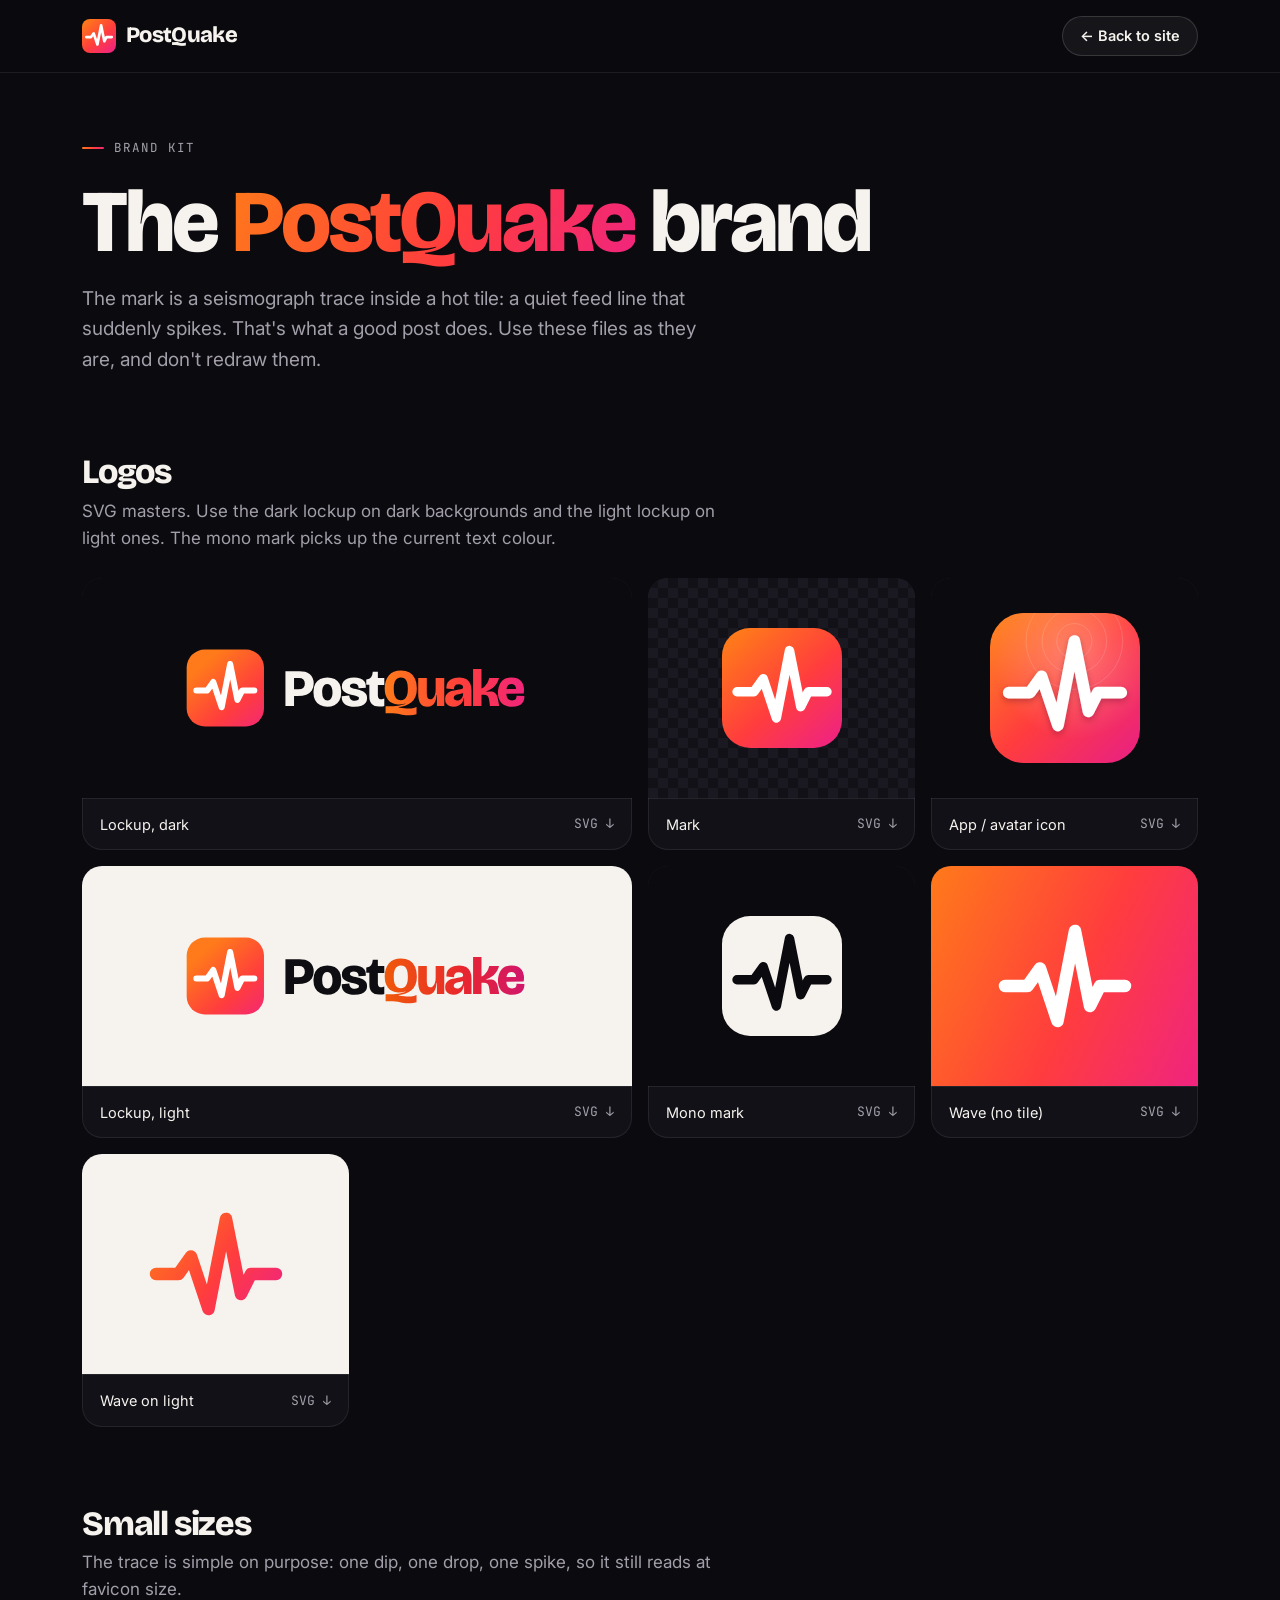
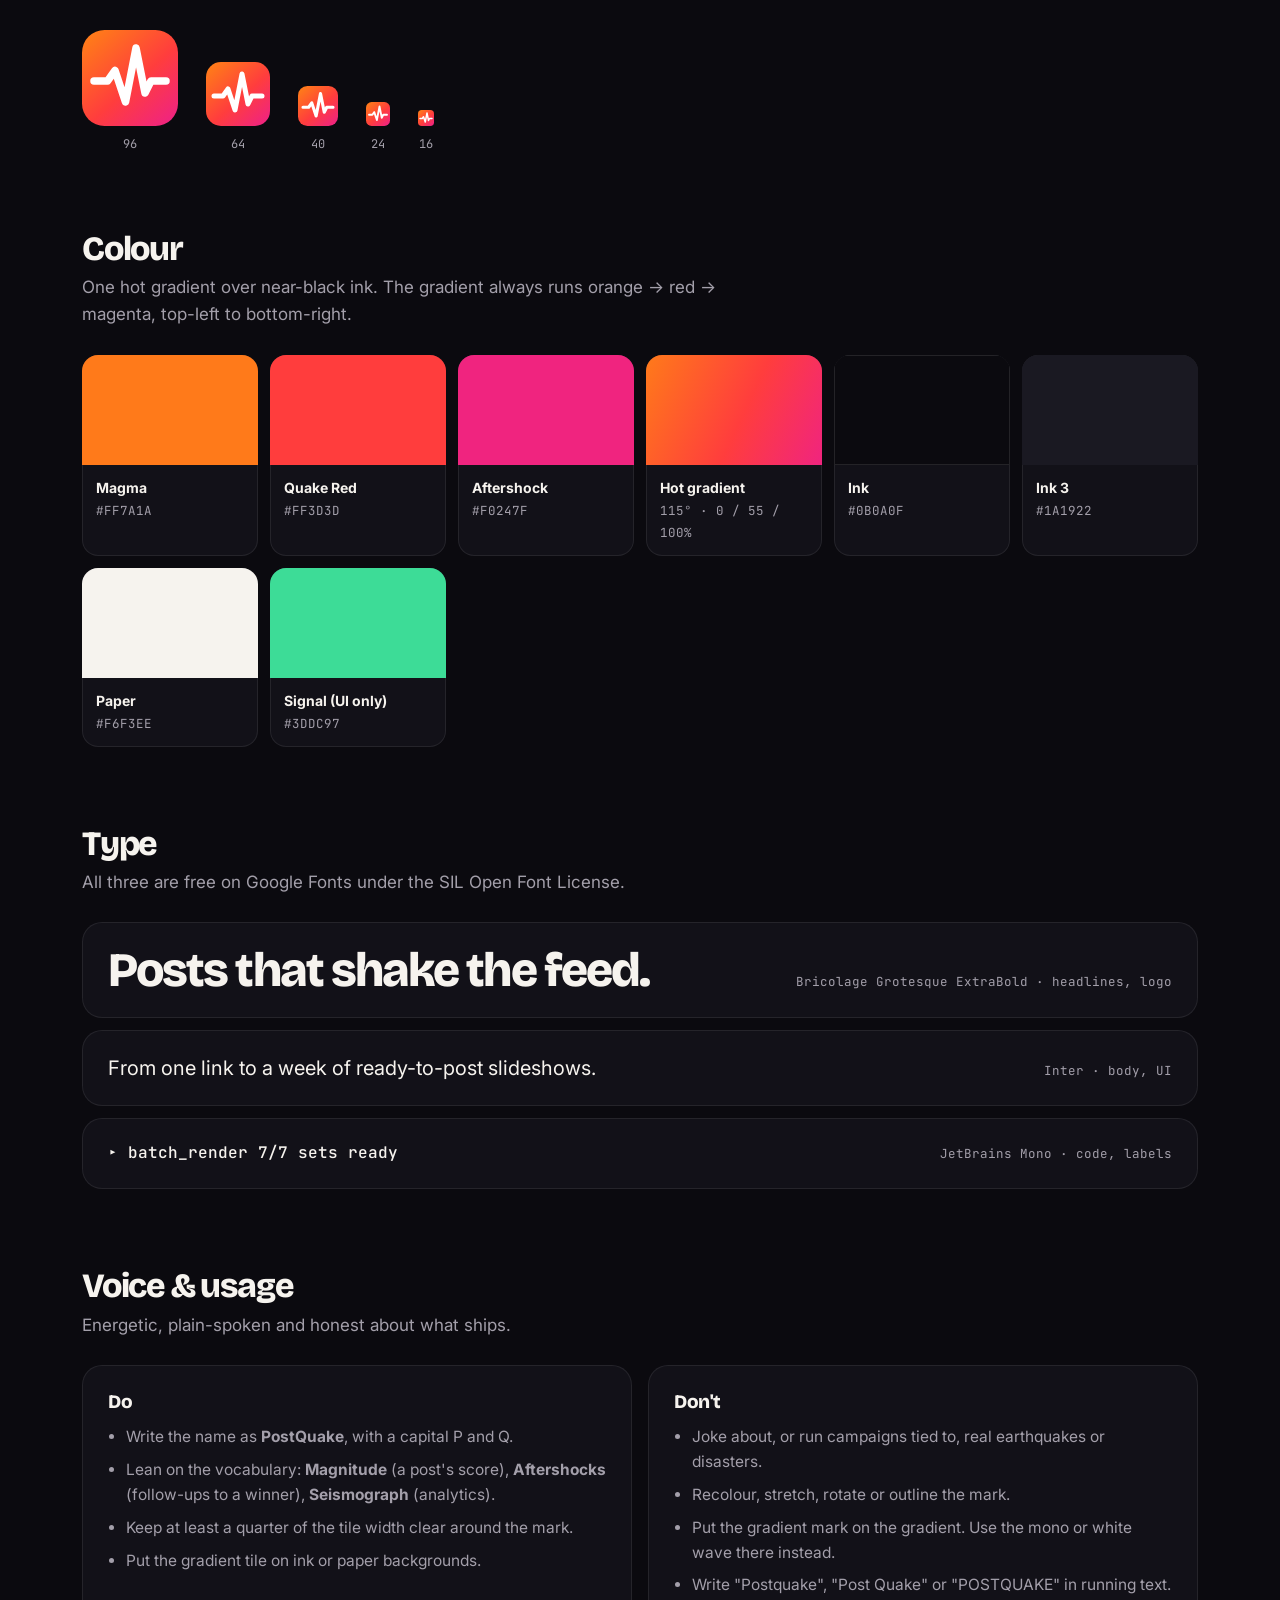
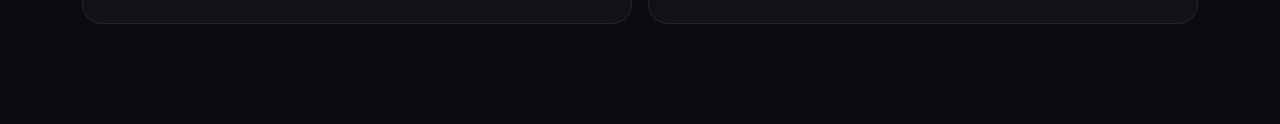
==== brand.html @ df6659be "Add PostQuake marketing site and brand assets" ====
<!doctype html>
<html lang="en">
<head>
  <meta charset="utf-8" />
  <meta name="viewport" content="width=device-width, initial-scale=1" />
  <title>PostQuake Brand Kit</title>
  <meta name="description" content="PostQuake logos, colours, type and usage rules." />
  <meta name="theme-color" content="#0b0a0f" />
  <link rel="icon" href="favicon.svg" type="image/svg+xml" />
  <link rel="preconnect" href="https://fonts.googleapis.com" />
  <link rel="preconnect" href="https://fonts.gstatic.com" crossorigin />
  <link href="https://fonts.googleapis.com/css2?family=Bricolage+Grotesque:opsz,wght@12..96,600;12..96,800&family=Inter:wght@400;500;600&family=JetBrains+Mono:wght@500;600;700&display=swap" rel="stylesheet" />
  <link rel="stylesheet" href="styles.css" />
  <style>
    .kit { padding: 130px 0 100px; }
    .kit h1 { font-size: clamp(48px, 7vw, 88px); margin: 20px 0 16px; }
    .kit .intro { color: var(--muted); font-size: 19px; max-width: 640px; }
    .kit h2 { font-size: 34px; margin: 80px 0 8px; }
    .kit h2 + p { color: var(--muted); margin-bottom: 26px; max-width: 640px; }
    .tiles { display: grid; grid-template-columns: repeat(auto-fill, minmax(260px, 1fr)); grid-auto-flow: dense; gap: 16px; }
    .tile { border-radius: var(--radius); overflow: hidden; box-shadow: inset 0 0 0 1px var(--line); background: var(--ink-2); display: flex; flex-direction: column; }
    .tile .art { height: 220px; display: grid; place-items: center; padding: 28px; }
    .tile .art.light { background: #f6f3ee; color: #0e0d12; }
    .tile .art.dark { background: #0b0a0f; }
    .tile .art.hot { background: var(--grad); color: #fff; }
    .tile .art.check { background: repeating-conic-gradient(#1a1922 0 25%, #121118 0 50%) 0 0 / 20px 20px; }
    .tile .art img { max-height: 100%; }
    .tile .cap { display: flex; justify-content: space-between; align-items: center; gap: 12px; padding: 14px 18px; border-top: 1px solid var(--line); font-size: 14.5px; }
    .tile .cap a { color: var(--muted); font-size: 13px; font-family: var(--mono); text-decoration: none; }
    .tile .cap a:hover { color: var(--text); }
    .wide-tile { grid-column: span 2; }
    .swatches { display: grid; grid-template-columns: repeat(auto-fill, minmax(170px, 1fr)); gap: 12px; }
    .sw { border-radius: 16px; overflow: hidden; box-shadow: inset 0 0 0 1px var(--line); background: var(--ink-2); }
    .sw .c { height: 110px; }
    .sw .i { padding: 12px 14px; font-size: 14px; }
    .sw .i b { display: block; }
    .sw .i code { font-family: var(--mono); font-size: 12.5px; color: var(--muted); }
    .type { display: grid; gap: 12px; }
    .type div { padding: 24px 26px; border-radius: var(--radius); background: var(--ink-2); box-shadow: inset 0 0 0 1px var(--line); display: flex; justify-content: space-between; align-items: baseline; gap: 20px; flex-wrap: wrap; }
    .type small { color: var(--muted); font-family: var(--mono); font-size: 12.5px; }
    .rules { display: grid; grid-template-columns: 1fr 1fr; gap: 16px; }
    .rules > div { padding: 26px; border-radius: var(--radius); background: var(--ink-2); box-shadow: inset 0 0 0 1px var(--line); }
    .rules h3 { font-size: 19px; margin-bottom: 12px; }
    .rules ul { margin: 0; padding-left: 18px; color: var(--muted); display: grid; gap: 8px; font-size: 15.5px; }
    .sizes { display: flex; align-items: end; gap: 28px; flex-wrap: wrap; }
    .sizes figure { margin: 0; display: grid; justify-items: center; gap: 10px; color: var(--muted); font: 12px var(--mono); }
    .mono-demo { color: #f6f3ee; }
    .mono-demo svg { width: 120px; height: 120px; }
    @media (max-width: 700px) { .wide-tile { grid-column: auto; } .rules { grid-template-columns: 1fr; } }
  </style>
</head>
<body>
  <header class="nav scrolled">
    <div class="wrap">
      <a class="brand" href="index.html" aria-label="PostQuake home">
        <img src="assets/logo/postquake-mark.svg" width="34" height="34" alt="" />
        PostQuake
      </a>
      <a class="btn btn-ghost btn-sm" href="index.html">← Back to site</a>
    </div>
  </header>

  <main class="kit">
    <div class="wrap">
      <p class="eyebrow">Brand kit</p>
      <h1>The <span class="hot">PostQuake</span> brand</h1>
      <p class="intro">The mark is a seismograph trace inside a hot tile: a quiet feed line that suddenly spikes. That's what a good post does. Use these files as they are, and don't redraw them.</p>

      <h2>Logos</h2>
      <p>SVG masters. Use the dark lockup on dark backgrounds and the light lockup on light ones. The mono mark picks up the current text colour.</p>
      <div class="tiles">
        <div class="tile wide-tile">
          <div class="art dark"><img src="assets/logo/postquake-wordmark-dark.svg" alt="PostQuake lockup for dark backgrounds" style="width:360px" /></div>
          <div class="cap">Lockup, dark <a href="assets/logo/postquake-wordmark-dark.svg" download>SVG ↓</a></div>
        </div>
        <div class="tile">
          <div class="art check"><img src="assets/logo/postquake-mark.svg" alt="PostQuake mark" style="width:120px" /></div>
          <div class="cap">Mark <a href="assets/logo/postquake-mark.svg" download>SVG ↓</a></div>
        </div>
        <div class="tile wide-tile">
          <div class="art light"><img src="assets/logo/postquake-wordmark-light.svg" alt="PostQuake lockup for light backgrounds" style="width:360px" /></div>
          <div class="cap">Lockup, light <a href="assets/logo/postquake-wordmark-light.svg" download>SVG ↓</a></div>
        </div>
        <div class="tile">
          <div class="art dark"><img src="assets/logo/postquake-app-icon.svg" alt="PostQuake app icon" style="width:150px;border-radius:34px" /></div>
          <div class="cap">App / avatar icon <a href="assets/logo/postquake-app-icon.svg" download>SVG ↓</a></div>
        </div>
        <div class="tile">
          <div class="art dark mono-demo">
            <svg viewBox="0 0 64 64" aria-label="Mono mark">
              <mask id="cut"><rect width="64" height="64" fill="#fff"/><path d="M8 34H17L22 27L29 48L36 12L42 42L46 34H56" fill="none" stroke="#000" stroke-width="5" stroke-linecap="round" stroke-linejoin="round"/></mask>
              <rect width="64" height="64" rx="15" fill="currentColor" mask="url(#cut)"/>
            </svg>
          </div>
          <div class="cap">Mono mark <a href="assets/logo/postquake-mark-mono.svg" download>SVG ↓</a></div>
        </div>
        <div class="tile">
          <div class="art hot"><img src="assets/logo/postquake-wave.svg" alt="" style="width:140px;filter:brightness(0) invert(1)" /></div>
          <div class="cap">Wave (no tile) <a href="assets/logo/postquake-wave.svg" download>SVG ↓</a></div>
        </div>
        <div class="tile">
          <div class="art light"><img src="assets/logo/postquake-wave.svg" alt="PostQuake wave" style="width:140px" /></div>
          <div class="cap">Wave on light <a href="assets/logo/postquake-wave.svg" download>SVG ↓</a></div>
        </div>
      </div>

      <h2>Small sizes</h2>
      <p>The trace is simple on purpose: one dip, one drop, one spike, so it still reads at favicon size.</p>
      <div class="sizes">
        <figure><img src="assets/logo/postquake-mark.svg" width="96" height="96" alt="" /><figcaption>96</figcaption></figure>
        <figure><img src="assets/logo/postquake-mark.svg" width="64" height="64" alt="" /><figcaption>64</figcaption></figure>
        <figure><img src="assets/logo/postquake-mark.svg" width="40" height="40" alt="" /><figcaption>40</figcaption></figure>
        <figure><img src="assets/logo/postquake-mark.svg" width="24" height="24" alt="" /><figcaption>24</figcaption></figure>
        <figure><img src="favicon.svg" width="16" height="16" alt="" /><figcaption>16</figcaption></figure>
      </div>

      <h2>Colour</h2>
      <p>One hot gradient over near-black ink. The gradient always runs orange → red → magenta, top-left to bottom-right.</p>
      <div class="swatches">
        <div class="sw"><div class="c" style="background:#FF7A1A"></div><div class="i"><b>Magma</b><code>#FF7A1A</code></div></div>
        <div class="sw"><div class="c" style="background:#FF3D3D"></div><div class="i"><b>Quake Red</b><code>#FF3D3D</code></div></div>
        <div class="sw"><div class="c" style="background:#F0247F"></div><div class="i"><b>Aftershock</b><code>#F0247F</code></div></div>
        <div class="sw"><div class="c" style="background:var(--grad)"></div><div class="i"><b>Hot gradient</b><code>115° · 0 / 55 / 100%</code></div></div>
        <div class="sw"><div class="c" style="background:#0B0A0F;box-shadow:inset 0 0 0 1px rgba(255,255,255,.1)"></div><div class="i"><b>Ink</b><code>#0B0A0F</code></div></div>
        <div class="sw"><div class="c" style="background:#1A1922"></div><div class="i"><b>Ink 3</b><code>#1A1922</code></div></div>
        <div class="sw"><div class="c" style="background:#F6F3EE"></div><div class="i"><b>Paper</b><code>#F6F3EE</code></div></div>
        <div class="sw"><div class="c" style="background:#3DDC97"></div><div class="i"><b>Signal (UI only)</b><code>#3DDC97</code></div></div>
      </div>

      <h2>Type</h2>
      <p>All three are free on Google Fonts under the SIL Open Font License.</p>
      <div class="type">
        <div><span style="font:800 48px/1 var(--display);letter-spacing:-.04em">Posts that shake the feed.</span><small>Bricolage Grotesque ExtraBold · headlines, logo</small></div>
        <div><span style="font:400 20px/1.4 var(--body)">From one link to a week of ready-to-post slideshows.</span><small>Inter · body, UI</small></div>
        <div><span style="font:500 16px/1.4 var(--mono)">▸ batch_render  7/7 sets ready</span><small>JetBrains Mono · code, labels</small></div>
      </div>

      <h2>Voice &amp; usage</h2>
      <p>Energetic, plain-spoken and honest about what ships.</p>
      <div class="rules">
        <div>
          <h3>Do</h3>
          <ul>
            <li>Write the name as <b>PostQuake</b>, with a capital P and Q.</li>
            <li>Lean on the vocabulary: <b>Magnitude</b> (a post's score), <b>Aftershocks</b> (follow-ups to a winner), <b>Seismograph</b> (analytics).</li>
            <li>Keep at least a quarter of the tile width clear around the mark.</li>
            <li>Put the gradient tile on ink or paper backgrounds.</li>
          </ul>
        </div>
        <div>
          <h3>Don't</h3>
          <ul>
            <li>Joke about, or run campaigns tied to, real earthquakes or disasters.</li>
            <li>Recolour, stretch, rotate or outline the mark.</li>
            <li>Put the gradient mark on the gradient. Use the mono or white wave there instead.</li>
            <li>Write "Postquake", "Post Quake" or "POSTQUAKE" in running text.</li>
          </ul>
        </div>
      </div>
    </div>
  </main>
</body>
</html>
---- styles.css ----
/* PostQuake marketing site */

:root {
  --ink: #0b0a0f;
  --ink-2: #121118;
  --ink-3: #1a1922;
  --ink-4: #24232e;
  --line: rgba(255, 255, 255, 0.08);
  --line-2: rgba(255, 255, 255, 0.14);
  --text: #f6f3ee;
  --muted: #a39faa;
  --dim: #6f6b78;

  --hot-1: #ff7a1a;
  --hot-2: #ff3d3d;
  --hot-3: #f0247f;
  --grad: linear-gradient(115deg, var(--hot-1) 0%, var(--hot-2) 55%, var(--hot-3) 100%);
  --ok: #3ddc97;
  --warn: #ffc53d;

  --display: "Bricolage Grotesque", "Arial Black", system-ui, sans-serif;
  --body: "Inter", system-ui, -apple-system, "Segoe UI", sans-serif;
  --mono: "JetBrains Mono", ui-monospace, "SF Mono", Menlo, monospace;

  --radius: 20px;
  --radius-sm: 12px;
  --wrap: 1180px;
  --gutter: clamp(16px, 4vw, 32px);
}

*,
*::before,
*::after {
  box-sizing: border-box;
}

html {
  scroll-behavior: smooth;
  -webkit-text-size-adjust: 100%;
}

body {
  margin: 0;
  background: var(--ink);
  color: var(--text);
  font-family: var(--body);
  font-size: 17px;
  line-height: 1.6;
  -webkit-font-smoothing: antialiased;
  overflow-x: hidden;
}

img,
svg,
video {
  display: block;
  max-width: 100%;
}

a {
  color: inherit;
}

::selection {
  background: var(--hot-2);
  color: #fff;
}

:focus-visible {
  outline: 2px solid var(--hot-1);
  outline-offset: 3px;
  border-radius: 6px;
}

.wrap {
  width: 100%;
  max-width: var(--wrap);
  margin: 0 auto;
  padding: 0 var(--gutter);
}

.sr-only {
  position: absolute;
  width: 1px;
  height: 1px;
  overflow: hidden;
  clip: rect(0 0 0 0);
  white-space: nowrap;
}

/* ---------- Type ---------- */

h1,
h2,
h3 {
  font-family: var(--display);
  font-weight: 800;
  letter-spacing: -0.035em;
  line-height: 1.02;
  margin: 0;
}

h2 {
  font-size: clamp(36px, 5.4vw, 64px);
}

h3 {
  font-size: 22px;
  letter-spacing: -0.02em;
  line-height: 1.2;
}

p {
  margin: 0;
}

.hot {
  background: var(--grad);
  -webkit-background-clip: text;
  background-clip: text;
  color: transparent;
}

.eyebrow {
  display: inline-flex;
  align-items: center;
  gap: 10px;
  font-family: var(--mono);
  font-size: 12.5px;
  letter-spacing: 0.08em;
  text-transform: uppercase;
  color: var(--muted);
}

.eyebrow::before {
  content: "";
  width: 22px;
  height: 2px;
  background: var(--grad);
  border-radius: 2px;
}

.section-head {
  display: grid;
  gap: 18px;
  max-width: 760px;
  margin-bottom: clamp(40px, 6vw, 64px);
}

.section-head p {
  color: var(--muted);
  font-size: 19px;
  max-width: 620px;
}

.section-head.center {
  margin-left: auto;
  margin-right: auto;
  text-align: center;
  justify-items: center;
}

section {
  position: relative;
  padding: clamp(80px, 11vw, 140px) 0;
}

/* ---------- Buttons ---------- */

.btn {
  --h: 52px;
  display: inline-flex;
  align-items: center;
  justify-content: center;
  gap: 10px;
  height: var(--h);
  padding: 0 24px;
  border-radius: 999px;
  border: 0;
  font: 600 16px/1 var(--body);
  text-decoration: none;
  cursor: pointer;
  transition: transform 0.2s ease, box-shadow 0.2s ease, background 0.2s ease;
  white-space: nowrap;
}

.btn-hot {
  background: var(--grad);
  color: #fff;
  box-shadow: 0 10px 30px -10px rgba(255, 61, 61, 0.65), inset 0 1px 0 rgba(255, 255, 255, 0.25);
}

.btn-hot:hover {
  transform: translateY(-2px);
  box-shadow: 0 16px 40px -12px rgba(255, 61, 61, 0.8), inset 0 1px 0 rgba(255, 255, 255, 0.25);
}

.btn-ghost {
  background: rgba(255, 255, 255, 0.05);
  color: var(--text);
  box-shadow: inset 0 0 0 1px var(--line-2);
}

.btn-ghost:hover {
  background: rgba(255, 255, 255, 0.09);
}

.btn-sm {
  --h: 40px;
  padding: 0 18px;
  font-size: 14.5px;
}

.btn .arrow {
  transition: transform 0.2s ease;
}

.btn:hover .arrow {
  transform: translateX(3px);
}

/* ---------- Nav ---------- */

.nav {
  position: fixed;
  inset: 0 0 auto 0;
  z-index: 50;
  transition: background 0.3s ease, box-shadow 0.3s ease, backdrop-filter 0.3s ease;
}

.nav.scrolled {
  background: rgba(11, 10, 15, 0.72);
  backdrop-filter: blur(14px) saturate(140%);
  -webkit-backdrop-filter: blur(14px) saturate(140%);
  box-shadow: 0 1px 0 var(--line);
}

.nav .wrap {
  display: flex;
  align-items: center;
  justify-content: space-between;
  height: 72px;
  gap: 24px;
}

.brand {
  display: inline-flex;
  align-items: center;
  gap: 10px;
  text-decoration: none;
  font-family: var(--display);
  font-weight: 800;
  font-size: 22px;
  letter-spacing: -0.03em;
}

.brand svg {
  width: 34px;
  height: 34px;
}

.nav-links {
  display: flex;
  gap: 4px;
  list-style: none;
  margin: 0;
  padding: 0;
}

.nav-links a {
  display: block;
  padding: 8px 14px;
  border-radius: 999px;
  font-size: 15px;
  color: var(--muted);
  text-decoration: none;
  transition: color 0.2s, background 0.2s;
}

.nav-links a:hover {
  color: var(--text);
  background: rgba(255, 255, 255, 0.05);
}

@media (max-width: 900px) {
  .nav-links {
    display: none;
  }
}

/* ---------- Hero ---------- */

.hero {
  padding: 140px 0 0;
  overflow: hidden;
  isolation: isolate;
}

.hero::before {
  content: "";
  position: absolute;
  inset: -20% -10% auto;
  height: 900px;
  background:
    radial-gradient(40% 50% at 72% 38%, rgba(255, 61, 61, 0.22), transparent 70%),
    radial-gradient(30% 40% at 88% 20%, rgba(240, 36, 127, 0.18), transparent 70%),
    radial-gradient(35% 45% at 20% 10%, rgba(255, 122, 26, 0.1), transparent 70%);
  z-index: -1;
  pointer-events: none;
}

.hero-grid-bg {
  position: absolute;
  inset: 0;
  z-index: -1;
  background-image:
    linear-gradient(var(--line) 1px, transparent 1px),
    linear-gradient(90deg, var(--line) 1px, transparent 1px);
  background-size: 56px 56px;
  mask-image: radial-gradient(70% 60% at 60% 30%, #000 20%, transparent 75%);
  -webkit-mask-image: radial-gradient(70% 60% at 60% 30%, #000 20%, transparent 75%);
  opacity: 0.55;
  pointer-events: none;
}

.hero .wrap {
  display: grid;
  grid-template-columns: minmax(0, 1.05fr) minmax(0, 1fr);
  align-items: center;
  gap: clamp(32px, 5vw, 64px);
}

.pill {
  display: inline-flex;
  align-items: center;
  gap: 10px;
  padding: 6px 14px 6px 6px;
  border-radius: 999px;
  background: rgba(255, 255, 255, 0.05);
  box-shadow: inset 0 0 0 1px var(--line-2);
  font-size: 14px;
  color: var(--muted);
  text-decoration: none;
}

.pill b {
  flex: none;
  white-space: nowrap;
  padding: 3px 10px;
  border-radius: 999px;
  background: var(--grad);
  color: #fff;
  font-weight: 600;
  font-size: 12.5px;
}

.hero h1 {
  margin: 26px 0 24px;
  font-size: clamp(52px, 8.2vw, 104px);
  line-height: 0.94;
  letter-spacing: -0.045em;
}

.hero h1 .shake {
  display: inline-block;
  animation: shake 5s ease-in-out infinite;
  transform-origin: 50% 80%;
}

@keyframes shake {
  0%, 84%, 100% { transform: translate(0, 0) rotate(0); }
  86% { transform: translate(-3px, 1px) rotate(-1.5deg); }
  88% { transform: translate(4px, -1px) rotate(1.5deg); }
  90% { transform: translate(-3px, 0) rotate(-1deg); }
  92% { transform: translate(2px, 1px) rotate(0.6deg); }
  94% { transform: translate(-1px, 0) rotate(0); }
}

.lede {
  font-size: clamp(18px, 1.6vw, 21px);
  color: var(--muted);
  max-width: 560px;
}

.lede strong {
  color: var(--text);
  font-weight: 600;
}

.hero-cta {
  display: flex;
  flex-wrap: wrap;
  gap: 12px;
  margin-top: 34px;
}

.hero-facts {
  display: flex;
  flex-wrap: wrap;
  gap: 8px 20px;
  margin: 34px 0 0;
  padding: 0;
  list-style: none;
  font-size: 14px;
  color: var(--muted);
}

.hero-facts li {
  display: inline-flex;
  align-items: center;
  gap: 8px;
}

.hero-facts li::before {
  content: "";
  width: 6px;
  height: 6px;
  border-radius: 50%;
  background: var(--ok);
  box-shadow: 0 0 0 3px rgba(61, 220, 151, 0.15);
}

/* Stage with phones */

.stage {
  position: relative;
  height: 640px;
  display: grid;
  place-items: center;
}

.stage .card-tilt {
  position: absolute;
  width: 210px;
  aspect-ratio: 9 / 16;
  border-radius: 22px;
  overflow: hidden;
  box-shadow: 0 30px 60px -20px rgba(0, 0, 0, 0.8), 0 0 0 1px var(--line-2);
  background: var(--ink-3);
}

.stage .card-tilt img {
  width: 100%;
  height: 100%;
  object-fit: cover;
}

.stage .card-left {
  transform: translate(-190px, 30px) rotate(-9deg);
  animation: floatL 9s ease-in-out infinite;
}

.stage .card-right {
  transform: translate(190px, 40px) rotate(8deg);
  animation: floatR 10s ease-in-out infinite;
}

@keyframes floatL {
  0%, 100% { transform: translate(-190px, 30px) rotate(-9deg); }
  50% { transform: translate(-196px, 14px) rotate(-10deg); }
}

@keyframes floatR {
  0%, 100% { transform: translate(190px, 40px) rotate(8deg); }
  50% { transform: translate(196px, 26px) rotate(9.5deg); }
}

.chip {
  position: absolute;
  z-index: 4;
  display: inline-flex;
  align-items: center;
  gap: 8px;
  padding: 9px 14px;
  border-radius: 14px;
  background: rgba(22, 21, 29, 0.86);
  backdrop-filter: blur(10px);
  -webkit-backdrop-filter: blur(10px);
  box-shadow: 0 0 0 1px var(--line-2), 0 18px 40px -16px rgba(0, 0, 0, 0.9);
  font-size: 13.5px;
  white-space: nowrap;
}

.chip .dot {
  width: 8px;
  height: 8px;
  border-radius: 50%;
  background: var(--ok);
  box-shadow: 0 0 10px var(--ok);
}

.chip .dot.warn {
  background: var(--warn);
  box-shadow: 0 0 10px var(--warn);
}

.chip .dot.hot {
  background: var(--hot-2);
  box-shadow: 0 0 10px var(--hot-2);
}

.chip small {
  color: var(--muted);
  font-size: 12.5px;
}

.chip-1 { top: 70px; left: -6px; animation: bob 6s ease-in-out infinite; }
.chip-2 { top: 300px; right: -18px; animation: bob 7s ease-in-out -2s infinite; }
.chip-3 { bottom: 70px; left: 10px; animation: bob 6.5s ease-in-out -4s infinite; }

@keyframes bob {
  0%, 100% { transform: translateY(0); }
  50% { transform: translateY(-8px); }
}

/* Phone */

.phone {
  position: relative;
  z-index: 3;
  width: 290px;
  padding: 10px;
  border-radius: 44px;
  background: linear-gradient(160deg, #2b2a33, #0f0e13 40%, #1c1b22);
  box-shadow:
    0 0 0 1px rgba(255, 255, 255, 0.12),
    0 50px 100px -30px rgba(0, 0, 0, 0.9),
    0 0 120px -30px rgba(255, 61, 61, 0.45);
}

.phone .screen {
  position: relative;
  aspect-ratio: 9 / 16;
  border-radius: 34px;
  overflow: hidden;
  background: #000;
}

.slides img {
  position: absolute;
  inset: 0;
  width: 100%;
  height: 100%;
  object-fit: cover;
  opacity: 0;
  transform: scale(1.03);
  transition: opacity 0.45s ease, transform 2.9s ease-out;
}

.slides img.on {
  opacity: 1;
  transform: scale(1);
}

.progress {
  position: absolute;
  z-index: 3;
  top: 14px;
  left: 14px;
  right: 14px;
  display: flex;
  gap: 4px;
}

.progress span {
  flex: 1;
  height: 3px;
  border-radius: 3px;
  background: rgba(255, 255, 255, 0.3);
  overflow: hidden;
}

.progress span i {
  display: block;
  height: 100%;
  width: 0;
  background: #fff;
}

.progress span.done i {
  width: 100%;
}

.progress span.run i {
  animation: fill var(--dur, 2.5s) linear forwards;
}

@keyframes fill {
  to { width: 100%; }
}

.feed-ui {
  position: absolute;
  z-index: 3;
  inset: auto 0 0 0;
  padding: 60px 64px 16px 14px;
  background: linear-gradient(transparent, rgba(0, 0, 0, 0.72));
  font-size: 11.5px;
  line-height: 1.4;
  pointer-events: none;
}

.feed-ui b {
  display: block;
  font-size: 12.5px;
  margin-bottom: 3px;
}

.feed-ui .tags {
  color: rgba(255, 255, 255, 0.75);
}

.feed-ui .ai {
  display: inline-block;
  margin-top: 6px;
  padding: 2px 7px;
  border-radius: 5px;
  background: rgba(255, 255, 255, 0.16);
  font-size: 10px;
  letter-spacing: 0.02em;
}

.rail {
  position: absolute;
  z-index: 3;
  right: 10px;
  bottom: 70px;
  display: grid;
  gap: 14px;
  justify-items: center;
  pointer-events: none;
}

.rail span {
  width: 34px;
  height: 34px;
  border-radius: 50%;
  display: grid;
  place-items: center;
  background: rgba(0, 0, 0, 0.25);
}

.rail svg {
  width: 22px;
  height: 22px;
  fill: #fff;
  filter: drop-shadow(0 1px 2px rgba(0, 0, 0, 0.5));
}

/* Seismograph strip */

.seismo {
  position: relative;
  height: 150px;
  margin-top: 40px;
  overflow: hidden;
  mask-image: linear-gradient(90deg, transparent, #000 12%, #000 88%, transparent);
  -webkit-mask-image: linear-gradient(90deg, transparent, #000 12%, #000 88%, transparent);
}

.seismo svg {
  position: absolute;
  top: 0;
  left: 0;
  height: 150px;
  width: 200%;
  max-width: none;
  animation: scroll 26s linear infinite;
}

@keyframes scroll {
  to { transform: translateX(-50%); }
}

.seismo .base {
  position: absolute;
  left: 0;
  right: 0;
  top: 75px;
  height: 1px;
  background: var(--line);
}

/* ---------- Platforms ---------- */

.platforms {
  padding: 28px 0 0;
}

.platforms .wrap {
  display: flex;
  flex-wrap: wrap;
  align-items: center;
  justify-content: center;
  gap: 14px 40px;
  color: var(--muted);
  font-size: 15px;
}

.platforms .label {
  font-family: var(--mono);
  font-size: 12px;
  letter-spacing: 0.08em;
  text-transform: uppercase;
  color: var(--dim);
}

.platforms .p {
  display: inline-flex;
  align-items: center;
  gap: 10px;
  font-weight: 600;
  color: var(--text);
  opacity: 0.8;
}

.platforms .p svg {
  width: 22px;
  height: 22px;
  fill: currentColor;
}

/* ---------- Problem ---------- */

.problem h2 {
  font-size: clamp(40px, 6.4vw, 84px);
  max-width: 1000px;
}

.problem h2 span {
  color: var(--dim);
}

.pain-grid {
  display: grid;
  grid-template-columns: repeat(3, minmax(0, 1fr));
  gap: 16px;
  margin-top: 56px;
}

.pain {
  padding: 28px;
  border-radius: var(--radius);
  background: var(--ink-2);
  box-shadow: inset 0 0 0 1px var(--line);
}

.pain .n {
  font-family: var(--mono);
  font-size: 13px;
  color: var(--hot-1);
}

.pain h3 {
  margin: 14px 0 10px;
}

.pain p {
  color: var(--muted);
  font-size: 16px;
}

.jobs {
  display: flex;
  flex-wrap: wrap;
  gap: 6px;
  margin-top: 16px;
}

.jobs span {
  padding: 4px 10px;
  border-radius: 999px;
  font-size: 13px;
  background: rgba(255, 255, 255, 0.05);
  box-shadow: inset 0 0 0 1px var(--line);
  color: var(--muted);
}

/* ---------- How it works ---------- */

.how {
  background:
    radial-gradient(50% 60% at 100% 50%, rgba(240, 36, 127, 0.08), transparent 70%),
    var(--ink);
}

.how-grid {
  display: grid;
  grid-template-columns: minmax(0, 1fr) minmax(0, 1.05fr);
  gap: clamp(32px, 5vw, 64px);
  align-items: start;
}

.steps {
  list-style: none;
  margin: 0;
  padding: 0;
  display: grid;
  gap: 8px;
}

.step {
  position: relative;
  display: grid;
  grid-template-columns: 52px 1fr;
  gap: 18px;
  padding: 22px 22px 22px 18px;
  border-radius: var(--radius);
  cursor: pointer;
  transition: background 0.25s, box-shadow 0.25s;
}

.step:hover {
  background: rgba(255, 255, 255, 0.025);
}

.step.active {
  background: var(--ink-2);
  box-shadow: inset 0 0 0 1px var(--line-2);
}

.step .num {
  width: 52px;
  height: 52px;
  border-radius: 14px;
  display: grid;
  place-items: center;
  font-family: var(--mono);
  font-weight: 600;
  font-size: 15px;
  background: var(--ink-3);
  box-shadow: inset 0 0 0 1px var(--line-2);
  transition: background 0.25s, color 0.25s;
}

.step.active .num {
  background: var(--grad);
  color: #fff;
  box-shadow: none;
}

.step h3 {
  font-size: 21px;
  margin-bottom: 6px;
}

.step p {
  color: var(--muted);
  font-size: 16px;
}

.tag {
  display: inline-block;
  margin-left: 8px;
  padding: 2px 8px;
  border-radius: 6px;
  font: 600 11px/1.6 var(--mono);
  letter-spacing: 0.04em;
  text-transform: uppercase;
  vertical-align: 3px;
  background: rgba(255, 197, 61, 0.12);
  color: var(--warn);
}

.tag.ok {
  background: rgba(61, 220, 151, 0.12);
  color: var(--ok);
}

.tag.soon {
  background: rgba(255, 255, 255, 0.07);
  color: var(--muted);
}

.terminal {
  position: sticky;
  top: 100px;
  border-radius: var(--radius);
  background: #0e0d12;
  box-shadow: 0 0 0 1px var(--line-2), 0 40px 80px -30px rgba(0, 0, 0, 0.9);
  overflow: hidden;
  font-family: var(--mono);
  font-size: 13.5px;
  line-height: 1.75;
}

.terminal .bar {
  display: flex;
  align-items: center;
  gap: 8px;
  padding: 14px 16px;
  border-bottom: 1px solid var(--line);
  color: var(--dim);
  font-size: 12.5px;
}

.terminal .bar i {
  width: 11px;
  height: 11px;
  border-radius: 50%;
  background: #2c2b33;
}

.terminal .bar span {
  margin-left: auto;
}

.terminal pre {
  margin: 0;
  padding: 22px 22px 26px;
  white-space: pre-wrap;
  word-break: break-word;
  min-height: 410px;
}

.t-you { color: var(--text); }
.t-you::before { content: "› "; color: var(--hot-1); }
.t-dim { color: var(--dim); }
.t-ok { color: var(--ok); }
.t-tool { color: #ffb38a; }
.t-hot { color: var(--hot-3); }

.caret {
  display: inline-block;
  width: 8px;
  height: 1.1em;
  vertical-align: -3px;
  background: var(--hot-1);
  animation: blink 1s steps(1) infinite;
}

@keyframes blink {
  50% { opacity: 0; }
}

.agents {
  display: flex;
  flex-wrap: wrap;
  align-items: center;
  gap: 8px;
  margin-top: 18px;
  font-size: 14px;
  color: var(--muted);
}

.agents span {
  padding: 5px 12px;
  border-radius: 999px;
  background: rgba(255, 255, 255, 0.05);
  box-shadow: inset 0 0 0 1px var(--line);
  color: var(--text);
}

/* ---------- Output showcase ---------- */

.output {
  background: var(--ink-2);
  border-top: 1px solid var(--line);
  border-bottom: 1px solid var(--line);
  overflow: hidden;
}

.output::before {
  content: "";
  position: absolute;
  width: 700px;
  height: 700px;
  left: -200px;
  top: 10%;
  background: radial-gradient(closest-side, rgba(255, 61, 61, 0.14), transparent);
  pointer-events: none;
}

.output-grid {
  display: grid;
  grid-template-columns: 330px minmax(0, 1fr);
  gap: clamp(32px, 6vw, 88px);
  align-items: center;
}

.output .phone {
  width: 330px;
}

.breakdown {
  display: grid;
  gap: 6px;
  margin: 0;
  padding: 0;
  list-style: none;
}

.breakdown button {
  all: unset;
  box-sizing: border-box;
  display: grid;
  grid-template-columns: 76px 1fr;
  gap: 16px;
  align-items: baseline;
  width: 100%;
  padding: 14px 18px;
  border-radius: var(--radius-sm);
  cursor: pointer;
  transition: background 0.2s, box-shadow 0.2s;
}

.breakdown button:hover {
  background: rgba(255, 255, 255, 0.03);
}

.breakdown button:focus-visible {
  outline: 2px solid var(--hot-1);
}

.breakdown button[aria-current="true"] {
  background: var(--ink-3);
  box-shadow: inset 0 0 0 1px var(--line-2);
}

.breakdown .role {
  font: 600 12px/1 var(--mono);
  letter-spacing: 0.06em;
  text-transform: uppercase;
  color: var(--dim);
}

.breakdown button[aria-current="true"] .role {
  color: var(--hot-1);
}

.breakdown .txt {
  font-size: 17px;
  font-weight: 500;
}

.breakdown .txt em {
  font-style: normal;
  color: var(--muted);
  font-weight: 400;
}

.meta-row {
  display: grid;
  grid-template-columns: repeat(3, minmax(0, 1fr));
  gap: 12px;
  margin-top: 26px;
}

.meta {
  padding: 16px 18px;
  border-radius: var(--radius-sm);
  background: var(--ink);
  box-shadow: inset 0 0 0 1px var(--line);
}

.meta dt {
  font: 600 11.5px/1 var(--mono);
  letter-spacing: 0.06em;
  text-transform: uppercase;
  color: var(--dim);
  margin-bottom: 8px;
}

.meta dd {
  margin: 0;
  font-size: 15px;
}

.honest {
  display: flex;
  gap: 12px;
  align-items: flex-start;
  margin-top: 22px;
  font-size: 14.5px;
  color: var(--muted);
}

.honest svg {
  flex: none;
  width: 18px;
  height: 18px;
  margin-top: 3px;
  stroke: var(--ok);
}

/* ---------- Formats ---------- */

.formats-grid {
  display: grid;
  grid-template-columns: repeat(4, minmax(0, 1fr));
  gap: 16px;
}

.format {
  display: flex;
  flex-direction: column;
  border-radius: var(--radius);
  background: var(--ink-2);
  box-shadow: inset 0 0 0 1px var(--line);
  overflow: hidden;
  transition: transform 0.3s ease, box-shadow 0.3s ease;
}

.format:hover {
  transform: translateY(-4px);
  box-shadow: inset 0 0 0 1px var(--line-2), 0 30px 60px -30px rgba(0, 0, 0, 0.8);
}

.format .preview {
  position: relative;
  height: 250px;
  display: flex;
  justify-content: center;
  align-items: center;
  gap: 8px;
  padding: 0 16px;
  background:
    radial-gradient(80% 70% at 50% 100%, rgba(255, 61, 61, 0.14), transparent 70%),
    var(--ink-3);
  overflow: hidden;
}

.format .body {
  padding: 22px 22px 26px;
}

.format h3 {
  font-size: 20px;
  margin-bottom: 8px;
}

.format p {
  color: var(--muted);
  font-size: 15px;
}

.format .seq {
  margin-top: 14px;
  font: 500 12px/1.5 var(--mono);
  color: var(--dim);
}

/* Mini slides (pure CSS, no images) */

.mini {
  flex: none;
  width: min(100px, 29%);
  aspect-ratio: 9 / 16;
  border-radius: 10px;
  position: relative;
  overflow: hidden;
  box-shadow: 0 0 0 1px rgba(255, 255, 255, 0.1), 0 16px 30px -12px rgba(0, 0, 0, 0.8);
  display: grid;
  place-items: center;
  padding: 8px;
  text-align: center;
  font: 800 10px/1.15 var(--display);
  letter-spacing: -0.01em;
  transform: translateY(10px);
}

.mini:nth-child(2) {
  transform: translateY(-4px) scale(1.12);
  z-index: 2;
}

.mini.photo {
  background-size: cover;
  background-position: center;
}

.mini .outline {
  color: #fff;
  text-shadow: -1px -1px 0 #000, 1px -1px 0 #000, -1px 1px 0 #000, 1px 1px 0 #000, 0 2px 6px rgba(0, 0, 0, 0.6);
}

.mini .box {
  display: inline;
  background: #fff;
  color: #111;
  padding: 1px 4px;
  border-radius: 3px;
  box-decoration-break: clone;
  -webkit-box-decoration-break: clone;
  line-height: 1.55;
}

.mini.grad-a { background: linear-gradient(170deg, #3a2b52, #16121f 60%, #2a1a2b); }
.mini.grad-b { background: linear-gradient(170deg, #1d3140, #10141c 60%, #20262f); }
.mini.grad-c { background: linear-gradient(170deg, #4a2a20, #1a1210 60%, #2a1a14); }
.mini.card-slide { background: radial-gradient(90% 60% at 50% 35%, #3b1a6b, #0c0a1a 80%); }

.mini .num-badge {
  position: absolute;
  top: 12px;
  left: 50%;
  transform: translateX(-50%);
  width: 22px;
  height: 22px;
  border-radius: 50%;
  background: var(--grad);
  color: #fff;
  display: grid;
  place-items: center;
  font-size: 11px;
}

.mini .icon {
  width: 30px;
  height: 30px;
  border-radius: 8px;
  background: radial-gradient(circle, #5fe0ff 0 18%, #1f6a9a 20% 38%, #1a1440 40%);
  margin: 0 auto 6px;
}

.mini .cta {
  display: block;
  margin-top: 6px;
  padding: 3px 0;
  border-radius: 999px;
  background: #fff;
  color: #111;
  font-size: 7px;
}

.mini.chat {
  background: #0d0d10;
  place-items: start stretch;
  padding: 18px 7px 8px;
  font: 500 7.5px/1.3 var(--body);
  text-align: left;
  gap: 4px;
  align-content: start;
}

.mini.chat .b {
  max-width: 80%;
  padding: 4px 6px;
  border-radius: 8px;
  background: #26252c;
  color: #eee;
}

.mini.chat .b.me {
  justify-self: end;
  background: #2f7bf6;
  color: #fff;
}

.mini.chat .drama {
  position: absolute;
  bottom: 6px;
  left: 50%;
  transform: translateX(-50%);
  font: 600 6px/1 var(--mono);
  letter-spacing: 0.05em;
  text-transform: uppercase;
  color: rgba(255, 255, 255, 0.45);
  white-space: nowrap;
}

.mini.notif {
  background: linear-gradient(170deg, #2b3a55, #121521);
  place-items: start stretch;
  padding: 30px 6px 8px;
  align-content: start;
  gap: 5px;
}

.mini.notif .n {
  padding: 5px 6px;
  border-radius: 7px;
  background: rgba(255, 255, 255, 0.16);
  backdrop-filter: blur(4px);
  font: 500 6.5px/1.3 var(--body);
  text-align: left;
  color: #fff;
}

.mini.notif .n b {
  display: block;
  font-size: 7px;
}

/* ---------- Why / features ---------- */

.feat-grid {
  display: grid;
  grid-template-columns: repeat(4, minmax(0, 1fr));
  gap: 16px;
}

.feat {
  padding: 26px;
  border-radius: var(--radius);
  background: var(--ink-2);
  box-shadow: inset 0 0 0 1px var(--line);
  position: relative;
  overflow: hidden;
}

.feat.wide {
  grid-column: span 2;
}

.feat .ico {
  width: 44px;
  height: 44px;
  border-radius: 12px;
  display: grid;
  place-items: center;
  background: rgba(255, 61, 61, 0.1);
  box-shadow: inset 0 0 0 1px rgba(255, 61, 61, 0.22);
  margin-bottom: 18px;
}

.feat .ico svg {
  width: 22px;
  height: 22px;
  stroke: #ff8a6a;
  fill: none;
  stroke-width: 1.8;
  stroke-linecap: round;
  stroke-linejoin: round;
}

.feat h3 {
  font-size: 19px;
  margin-bottom: 8px;
}

.feat p {
  color: var(--muted);
  font-size: 15px;
}

.validator {
  margin-top: 18px;
  display: grid;
  gap: 6px;
  font: 13px/1.5 var(--mono);
}

.validator div {
  display: flex;
  gap: 10px;
  align-items: baseline;
  padding: 8px 12px;
  border-radius: 10px;
  background: var(--ink);
  box-shadow: inset 0 0 0 1px var(--line);
}

.validator .k {
  flex: none;
  width: 16px;
  font-weight: 700;
}

.validator .k.ok { color: var(--ok); }
.validator .k.no { color: var(--hot-2); }
.validator .k.w { color: var(--warn); }
.validator span:last-child { color: var(--muted); }

.label-demo {
  display: grid;
  grid-template-columns: 1fr 1fr;
  gap: 10px;
  margin-top: 18px;
}

.label-demo div {
  padding: 12px 14px;
  border-radius: 12px;
  background: var(--ink);
  box-shadow: inset 0 0 0 1px var(--line);
  font-size: 13.5px;
}

.label-demo b {
  display: block;
  font: 600 11px/1 var(--mono);
  letter-spacing: 0.05em;
  text-transform: uppercase;
  color: var(--dim);
  margin-bottom: 8px;
}

.label-demo .res {
  display: inline-block;
  margin-top: 8px;
  padding: 2px 8px;
  border-radius: 6px;
  font: 600 11.5px/1.6 var(--mono);
}

.label-demo .res.ai { background: rgba(255, 197, 61, 0.12); color: var(--warn); }
.label-demo .res.clean { background: rgba(61, 220, 151, 0.12); color: var(--ok); }

/* ---------- Roadmap ---------- */

.road-grid {
  display: grid;
  grid-template-columns: repeat(3, minmax(0, 1fr));
  gap: 16px;
}

.col {
  padding: 28px;
  border-radius: var(--radius);
  background: var(--ink-2);
  box-shadow: inset 0 0 0 1px var(--line);
}

.col.now {
  background: linear-gradient(var(--ink-2), var(--ink-2)) padding-box, var(--grad) border-box;
  border: 1px solid transparent;
  box-shadow: 0 30px 80px -40px rgba(255, 61, 61, 0.5);
}

.col header {
  display: flex;
  align-items: center;
  justify-content: space-between;
  margin-bottom: 18px;
}

.col h3 {
  font-size: 24px;
}

.col ul {
  list-style: none;
  margin: 0;
  padding: 0;
  display: grid;
  gap: 12px;
}

.col li {
  display: grid;
  grid-template-columns: 20px 1fr;
  gap: 10px;
  font-size: 15.5px;
  color: var(--muted);
}

.col li b {
  color: var(--text);
  font-weight: 600;
}

.col li::before {
  content: "";
  width: 8px;
  height: 8px;
  margin: 8px 0 0 4px;
  border-radius: 50%;
  background: var(--dim);
}

.col.now li::before {
  background: var(--ok);
  box-shadow: 0 0 0 3px rgba(61, 220, 151, 0.15);
}

.col.next li::before {
  background: var(--hot-2);
}

/* Seismograph preview */

.seis-card {
  margin-top: 16px;
  padding: 28px;
  border-radius: var(--radius);
  background: var(--ink-2);
  box-shadow: inset 0 0 0 1px var(--line);
  display: grid;
  grid-template-columns: minmax(0, 0.8fr) minmax(0, 1.6fr);
  gap: 32px;
  align-items: center;
}

.seis-card p {
  color: var(--muted);
  font-size: 16px;
  margin-top: 10px;
}

.seis-card dl {
  display: grid;
  gap: 10px;
  margin: 18px 0 0;
  font-size: 14.5px;
}

.seis-card dt {
  display: inline;
  font-weight: 600;
}

.seis-card dd {
  display: inline;
  margin: 0;
  color: var(--muted);
}

.seis-chart {
  position: relative;
  border-radius: var(--radius-sm);
  background: var(--ink);
  box-shadow: inset 0 0 0 1px var(--line);
  padding: 16px 16px 12px;
}

.seis-chart svg {
  width: 100%;
  height: auto;
  overflow: visible;
}

.seis-chart .preview-tag {
  position: absolute;
  top: 14px;
  right: 14px;
}

/* ---------- Cost calculator ---------- */

.cost {
  background:
    radial-gradient(40% 60% at 0% 50%, rgba(255, 122, 26, 0.08), transparent 70%),
    var(--ink);
}

.cost-card {
  display: grid;
  grid-template-columns: minmax(0, 1fr) minmax(0, 1fr);
  border-radius: 28px;
  background: var(--ink-2);
  box-shadow: inset 0 0 0 1px var(--line-2);
  overflow: hidden;
}

.cost-inputs {
  padding: clamp(24px, 4vw, 44px);
  display: grid;
  gap: 44px;
  align-content: center;
}

.range label {
  display: flex;
  justify-content: space-between;
  align-items: baseline;
  gap: 12px;
  font-weight: 600;
  margin-bottom: 14px;
}

.range output {
  font-family: var(--display);
  font-size: 30px;
  font-weight: 800;
  letter-spacing: -0.03em;
}

.range small {
  display: block;
  color: var(--muted);
  font-weight: 400;
  font-size: 14px;
  margin-top: 10px;
}

input[type="range"] {
  -webkit-appearance: none;
  appearance: none;
  width: 100%;
  height: 6px;
  border-radius: 6px;
  background: linear-gradient(90deg, var(--hot-1), var(--hot-3)) 0 / var(--pct, 50%) 100% no-repeat, var(--ink-4);
  cursor: pointer;
}

input[type="range"]::-webkit-slider-thumb {
  -webkit-appearance: none;
  width: 24px;
  height: 24px;
  border-radius: 50%;
  background: #fff;
  box-shadow: 0 0 0 5px rgba(255, 61, 61, 0.3), 0 4px 10px rgba(0, 0, 0, 0.5);
}

input[type="range"]::-moz-range-thumb {
  width: 24px;
  height: 24px;
  border: 0;
  border-radius: 50%;
  background: #fff;
  box-shadow: 0 0 0 5px rgba(255, 61, 61, 0.3), 0 4px 10px rgba(0, 0, 0, 0.5);
}

.cost-out {
  padding: clamp(24px, 4vw, 44px);
  background:
    radial-gradient(70% 80% at 80% 0%, rgba(255, 61, 61, 0.2), transparent 70%),
    var(--ink-3);
  display: flex;
  flex-direction: column;
  justify-content: space-between;
  gap: 24px;
}

.cost-out .big {
  font-family: var(--display);
  font-weight: 800;
  font-size: clamp(64px, 9vw, 104px);
  letter-spacing: -0.05em;
  line-height: 0.9;
}

.cost-out .big small {
  font-size: 0.32em;
  letter-spacing: -0.02em;
  color: var(--muted);
  font-weight: 700;
}

.cost-lines {
  display: grid;
  gap: 10px;
  margin: 0;
  font-size: 15px;
}

.cost-lines div {
  display: flex;
  justify-content: space-between;
  gap: 12px;
  padding-bottom: 10px;
  border-bottom: 1px dashed var(--line-2);
}

.cost-lines dt {
  color: var(--muted);
}

.cost-lines dd {
  margin: 0;
  font-weight: 600;
  font-variant-numeric: tabular-nums;
}

.fine {
  font-size: 13.5px;
  color: var(--dim);
}

/* ---------- Access CTA ---------- */

.access {
  text-align: center;
  overflow: hidden;
}

.access .glow {
  position: absolute;
  left: 50%;
  top: 50%;
  width: 900px;
  height: 600px;
  transform: translate(-50%, -50%);
  background: radial-gradient(closest-side, rgba(255, 61, 61, 0.22), transparent);
  pointer-events: none;
}

.access h2 {
  font-size: clamp(44px, 7vw, 92px);
  max-width: 900px;
  margin: 22px auto 20px;
}

.access .sub {
  color: var(--muted);
  font-size: 19px;
  max-width: 560px;
  margin: 0 auto;
}

.signup {
  display: flex;
  gap: 8px;
  max-width: 520px;
  margin: 36px auto 0;
  padding: 6px;
  border-radius: 999px;
  background: var(--ink-2);
  box-shadow: inset 0 0 0 1px var(--line-2), 0 30px 60px -30px rgba(0, 0, 0, 0.9);
}

.signup input {
  flex: 1;
  min-width: 0;
  height: 52px;
  padding: 0 20px;
  border: 0;
  background: transparent;
  color: var(--text);
  font: 16px var(--body);
  outline: none;
}

.signup input::placeholder {
  color: var(--dim);
}

.signup:focus-within {
  box-shadow: inset 0 0 0 1px var(--hot-2), 0 0 0 4px rgba(255, 61, 61, 0.15);
}

.signup-note {
  margin-top: 16px;
  font-size: 14px;
  color: var(--dim);
  min-height: 1.6em;
}

.signup-note.ok {
  color: var(--ok);
}

.perks {
  display: flex;
  flex-wrap: wrap;
  justify-content: center;
  gap: 10px 26px;
  margin: 34px 0 0;
  padding: 0;
  list-style: none;
  color: var(--muted);
  font-size: 15px;
}

.perks li::before {
  content: "✓";
  margin-right: 8px;
  color: var(--ok);
  font-weight: 700;
}

/* ---------- FAQ ---------- */

.faq-grid {
  display: grid;
  grid-template-columns: minmax(0, 0.8fr) minmax(0, 1.4fr);
  gap: clamp(32px, 6vw, 80px);
  align-items: start;
}

.faq-list {
  display: grid;
  gap: 10px;
}

.faq-list details {
  border-radius: var(--radius-sm);
  background: var(--ink-2);
  box-shadow: inset 0 0 0 1px var(--line);
  transition: box-shadow 0.2s;
}

.faq-list details[open] {
  box-shadow: inset 0 0 0 1px var(--line-2);
}

.faq-list summary {
  list-style: none;
  display: flex;
  justify-content: space-between;
  align-items: center;
  gap: 16px;
  padding: 20px 22px;
  font-weight: 600;
  font-size: 17px;
  cursor: pointer;
}

.faq-list summary::-webkit-details-marker {
  display: none;
}

.faq-list summary::after {
  content: "+";
  flex: none;
  width: 28px;
  height: 28px;
  border-radius: 50%;
  display: grid;
  place-items: center;
  background: rgba(255, 255, 255, 0.06);
  font-weight: 400;
  font-size: 20px;
  transition: transform 0.25s;
}

.faq-list details[open] summary::after {
  transform: rotate(45deg);
}

.faq-list details p {
  padding: 0 22px 22px;
  color: var(--muted);
  font-size: 16px;
}

/* ---------- Footer ---------- */

footer {
  padding: 64px 0 40px;
  border-top: 1px solid var(--line);
}

.foot {
  display: grid;
  grid-template-columns: 1.4fr repeat(3, 1fr);
  gap: 32px;
}

.foot p {
  color: var(--muted);
  font-size: 15px;
  margin-top: 14px;
  max-width: 300px;
}

.foot h4 {
  margin: 0 0 14px;
  font: 600 12px/1 var(--mono);
  letter-spacing: 0.08em;
  text-transform: uppercase;
  color: var(--dim);
}

.foot ul {
  list-style: none;
  margin: 0;
  padding: 0;
  display: grid;
  gap: 10px;
  font-size: 15px;
}

.foot ul a {
  color: var(--muted);
  text-decoration: none;
}

.foot ul a:hover {
  color: var(--text);
}

.legal {
  display: flex;
  flex-wrap: wrap;
  justify-content: space-between;
  gap: 12px;
  margin-top: 56px;
  padding-top: 24px;
  border-top: 1px solid var(--line);
  font-size: 13.5px;
  color: var(--dim);
}

/* ---------- Reveal ---------- */

.reveal {
  opacity: 0;
  transform: translateY(24px);
  transition: opacity 0.8s ease, transform 0.8s cubic-bezier(0.2, 0.7, 0.2, 1);
}

.reveal.in {
  opacity: 1;
  transform: none;
}

/* ---------- Responsive ---------- */

@media (max-width: 1080px) {
  .feat-grid {
    grid-template-columns: repeat(2, minmax(0, 1fr));
  }

  .formats-grid {
    grid-template-columns: repeat(2, minmax(0, 1fr));
  }
}

@media (max-width: 960px) {
  .hero .wrap,
  .how-grid,
  .output-grid,
  .faq-grid,
  .seis-card,
  .cost-card {
    grid-template-columns: 1fr;
  }

  .hero {
    padding-top: 120px;
  }

  .stage {
    height: 600px;
  }

  .terminal {
    position: relative;
    top: 0;
  }

  .output-grid {
    justify-items: center;
  }

  .output-grid > div:last-child {
    width: 100%;
  }

  .road-grid,
  .pain-grid {
    grid-template-columns: 1fr;
  }

  .foot {
    grid-template-columns: 1fr 1fr;
  }

  .foot > div:first-child {
    grid-column: 1 / -1;
  }
}

@media (max-width: 620px) {
  body {
    font-size: 16px;
  }

  .nav .btn {
    display: none;
  }

  .stage {
    height: 520px;
    transform: scale(0.86);
    margin: -30px 0;
  }

  .stage .card-tilt {
    width: 160px;
  }

  .stage .card-left,
  .stage .card-right {
    animation: none;
  }

  .stage .card-left {
    transform: translate(-120px, 30px) rotate(-9deg);
  }

  .stage .card-right {
    transform: translate(120px, 40px) rotate(8deg);
  }

  .phone {
    width: 250px;
  }

  .chip-1 { left: 0; }
  .chip-2 { right: 0; }

  .output .phone {
    width: 280px;
  }

  .feat-grid,
  .formats-grid,
  .meta-row,
  .label-demo {
    grid-template-columns: 1fr;
  }

  .feat.wide {
    grid-column: auto;
  }

  .breakdown button {
    grid-template-columns: 60px 1fr;
    padding: 12px 14px;
  }

  .signup {
    flex-direction: column;
    border-radius: 22px;
  }

  .signup .btn {
    width: 100%;
  }

  .hero-cta .btn {
    flex: 1 1 auto;
  }
}

@media (prefers-reduced-motion: reduce) {
  *,
  *::before,
  *::after {
    animation-duration: 0.001ms !important;
    animation-iteration-count: 1 !important;
    transition-duration: 0.001ms !important;
  }

  html {
    scroll-behavior: auto;
  }

  .reveal {
    opacity: 1;
    transform: none;
  }
}
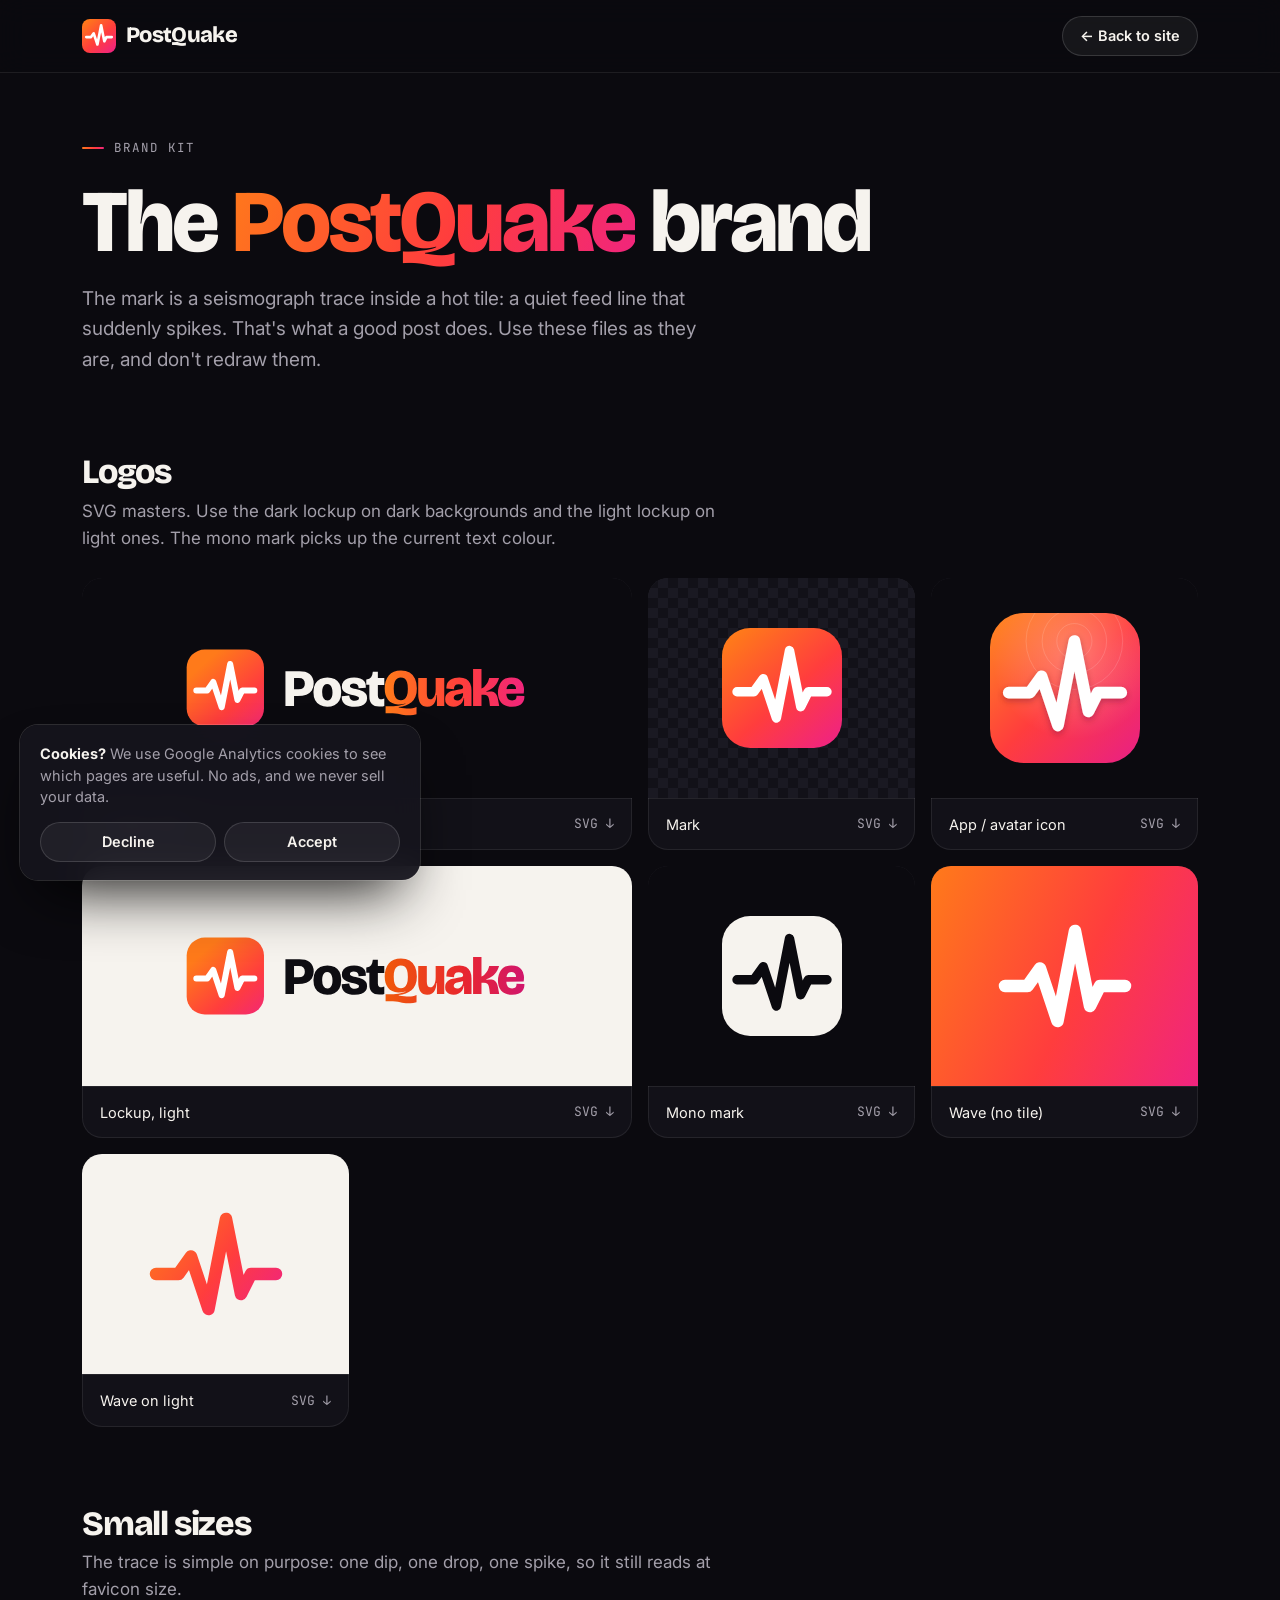
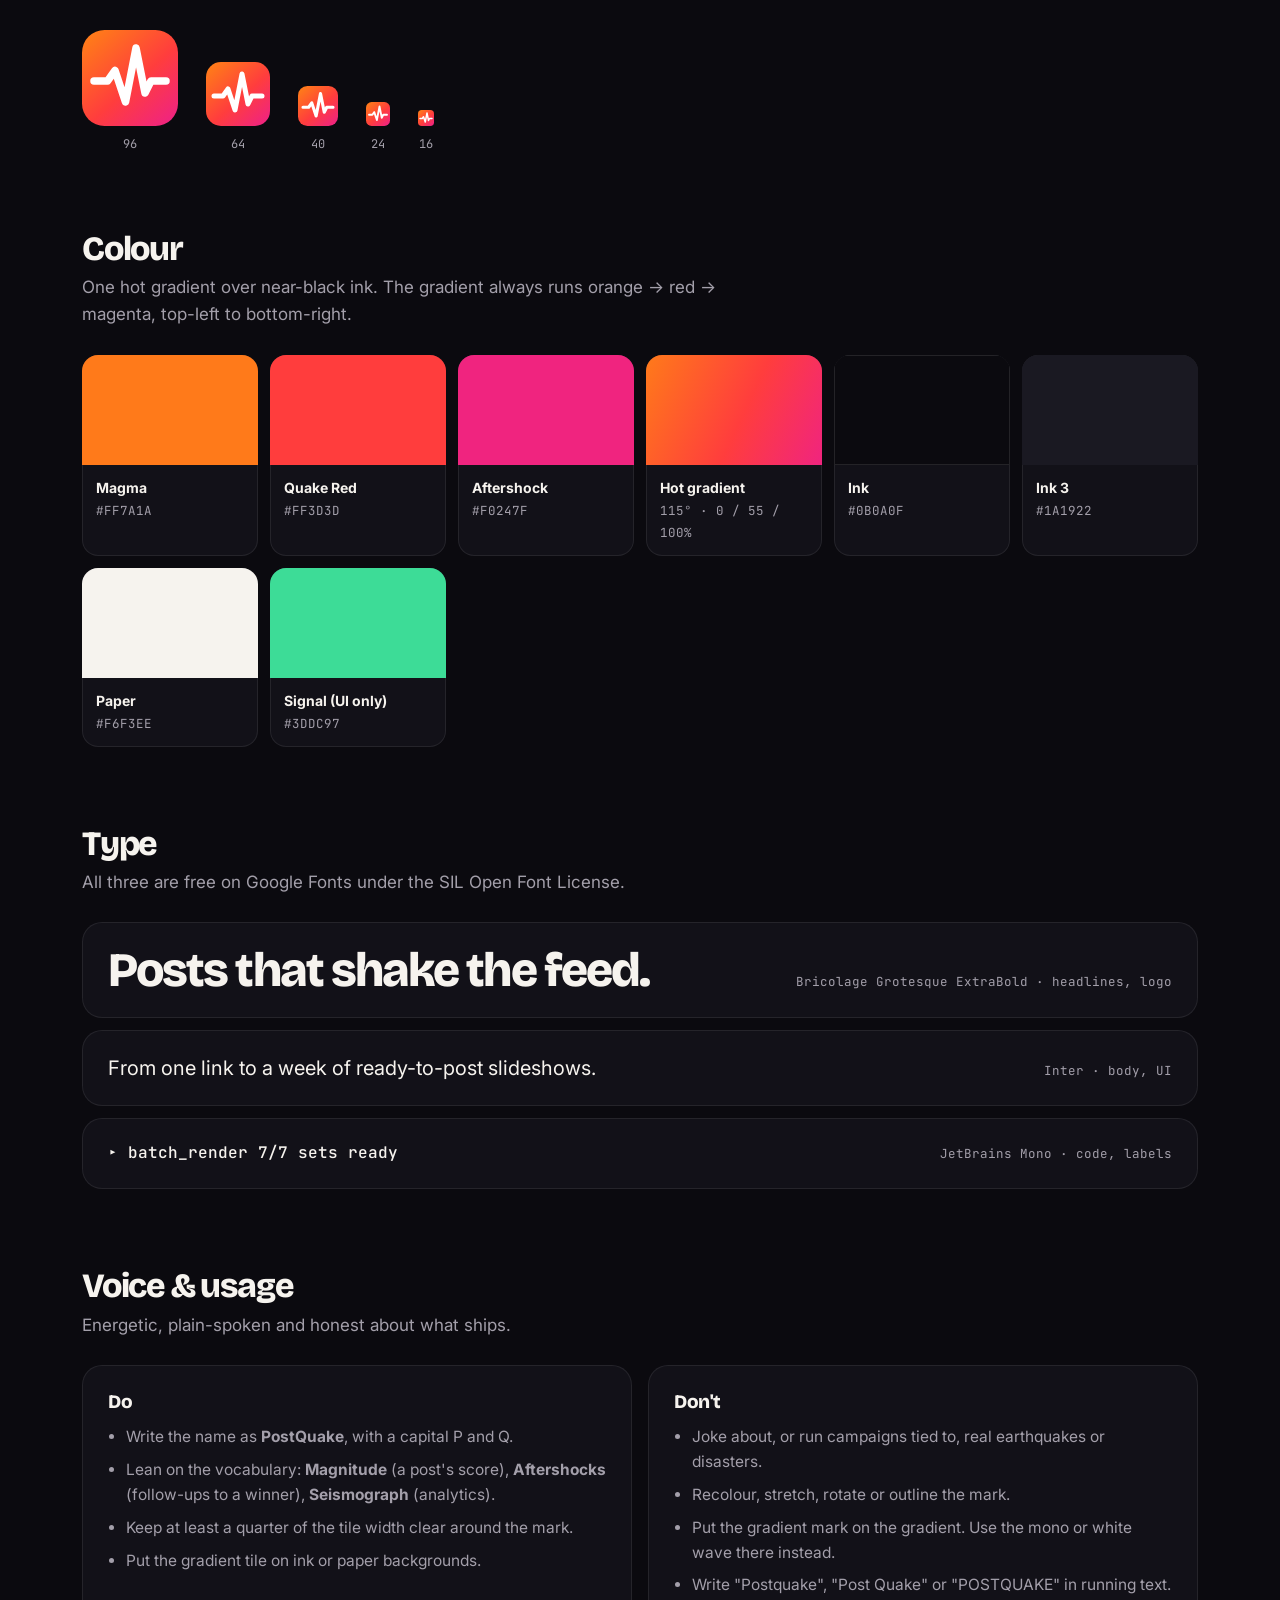
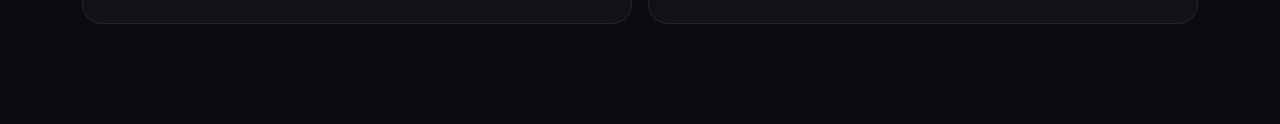
==== commit 270d2ba8: "Add cookie consent banner with Google Consent Mode v2 Co-Authored-By: Claude Opus 5.5 <noreply@anthr" ====
--- a/brand.html
+++ b/brand.html
@@ -2,6 +2,27 @@
 <html lang="en">
 <head>
   <meta charset="utf-8" />
+  <!-- Google tag (gtag.js): GA4 property "PostQuake" (p556576077), with Consent Mode v2.
+       consent.js shows the banner and records the visitor's choice. -->
+  <script>
+    window.dataLayer = window.dataLayer || [];
+    function gtag(){dataLayer.push(arguments);}
+    // No ads on this site, so ad storage is always denied.
+    gtag('consent', 'default', { ad_storage: 'denied', ad_user_data: 'denied', ad_personalization: 'denied', analytics_storage: 'granted' });
+    // EEA, UK and Switzerland: no analytics cookies until the visitor accepts.
+    gtag('consent', 'default', {
+      ad_storage: 'denied', ad_user_data: 'denied', ad_personalization: 'denied', analytics_storage: 'denied',
+      region: ['AT','BE','BG','HR','CY','CZ','DK','EE','FI','FR','DE','GR','HU','IE','IT','LV','LT','LU','MT','NL','PL','PT','RO','SK','SI','ES','SE','IS','LI','NO','GB','CH'],
+      wait_for_update: 500
+    });
+    try {
+      var choice = localStorage.getItem('pq-consent');
+      if (choice === 'granted' || choice === 'denied') gtag('consent', 'update', { analytics_storage: choice });
+    } catch (e) {}
+    gtag('js', new Date());
+    gtag('config', 'G-CQE6NMJCCS');
+  </script>
+  <script async src="https://www.googletagmanager.com/gtag/js?id=G-CQE6NMJCCS"></script>
   <meta name="viewport" content="width=device-width, initial-scale=1" />
   <title>PostQuake Brand Kit</title>
   <meta name="description" content="PostQuake logos, colours, type and usage rules." />
@@ -159,5 +180,6 @@
       </div>
     </div>
   </main>
+  <script src="consent.js"></script>
 </body>
 </html>
--- a/styles.css
+++ b/styles.css
@@ -1873,6 +1873,73 @@
   color: var(--dim);
 }
 
+/* ---------- Cookie banner ---------- */
+
+.cookie {
+  position: fixed;
+  z-index: 60;
+  left: 20px;
+  bottom: 20px;
+  max-width: 400px;
+  padding: 18px 20px;
+  border-radius: 18px;
+  background: rgba(22, 21, 29, 0.94);
+  backdrop-filter: blur(14px);
+  -webkit-backdrop-filter: blur(14px);
+  box-shadow: 0 0 0 1px var(--line-2), 0 30px 60px -20px rgba(0, 0, 0, 0.9);
+  font-size: 14.5px;
+  line-height: 1.5;
+  color: var(--muted);
+  opacity: 0;
+  transform: translateY(12px);
+  transition: opacity 0.3s ease, transform 0.3s ease;
+}
+
+.cookie.in {
+  opacity: 1;
+  transform: none;
+}
+
+.cookie b {
+  color: var(--text);
+}
+
+.cookie-actions {
+  display: flex;
+  gap: 8px;
+  margin-top: 14px;
+}
+
+.cookie-actions .btn {
+  flex: 1;
+}
+
+.linkish {
+  all: unset;
+  cursor: pointer;
+  text-decoration: underline;
+  text-underline-offset: 3px;
+}
+
+.linkish:hover {
+  color: var(--text);
+}
+
+.linkish:focus-visible {
+  outline: 2px solid var(--hot-1);
+  outline-offset: 3px;
+  border-radius: 4px;
+}
+
+@media (max-width: 620px) {
+  .cookie {
+    left: 12px;
+    right: 12px;
+    bottom: 12px;
+    max-width: none;
+  }
+}
+
 /* ---------- Reveal ---------- */
 
 .reveal {
